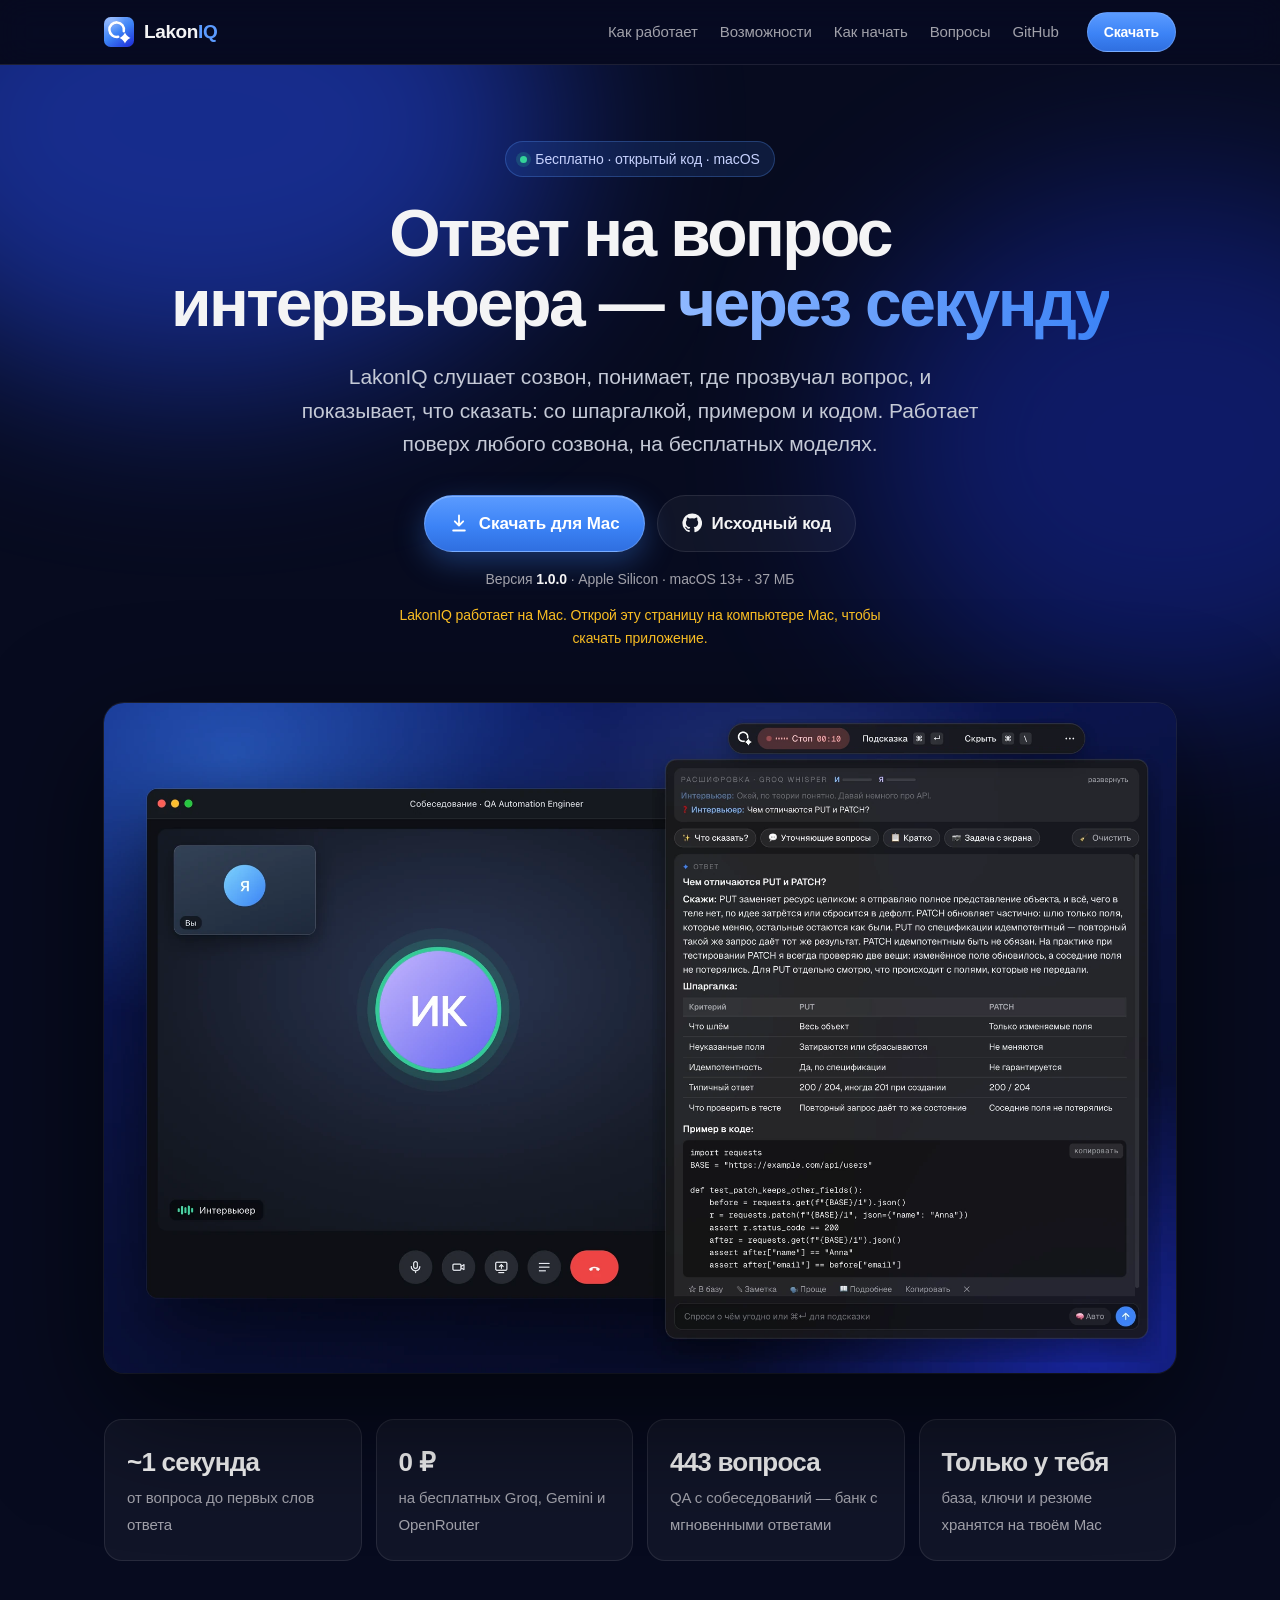
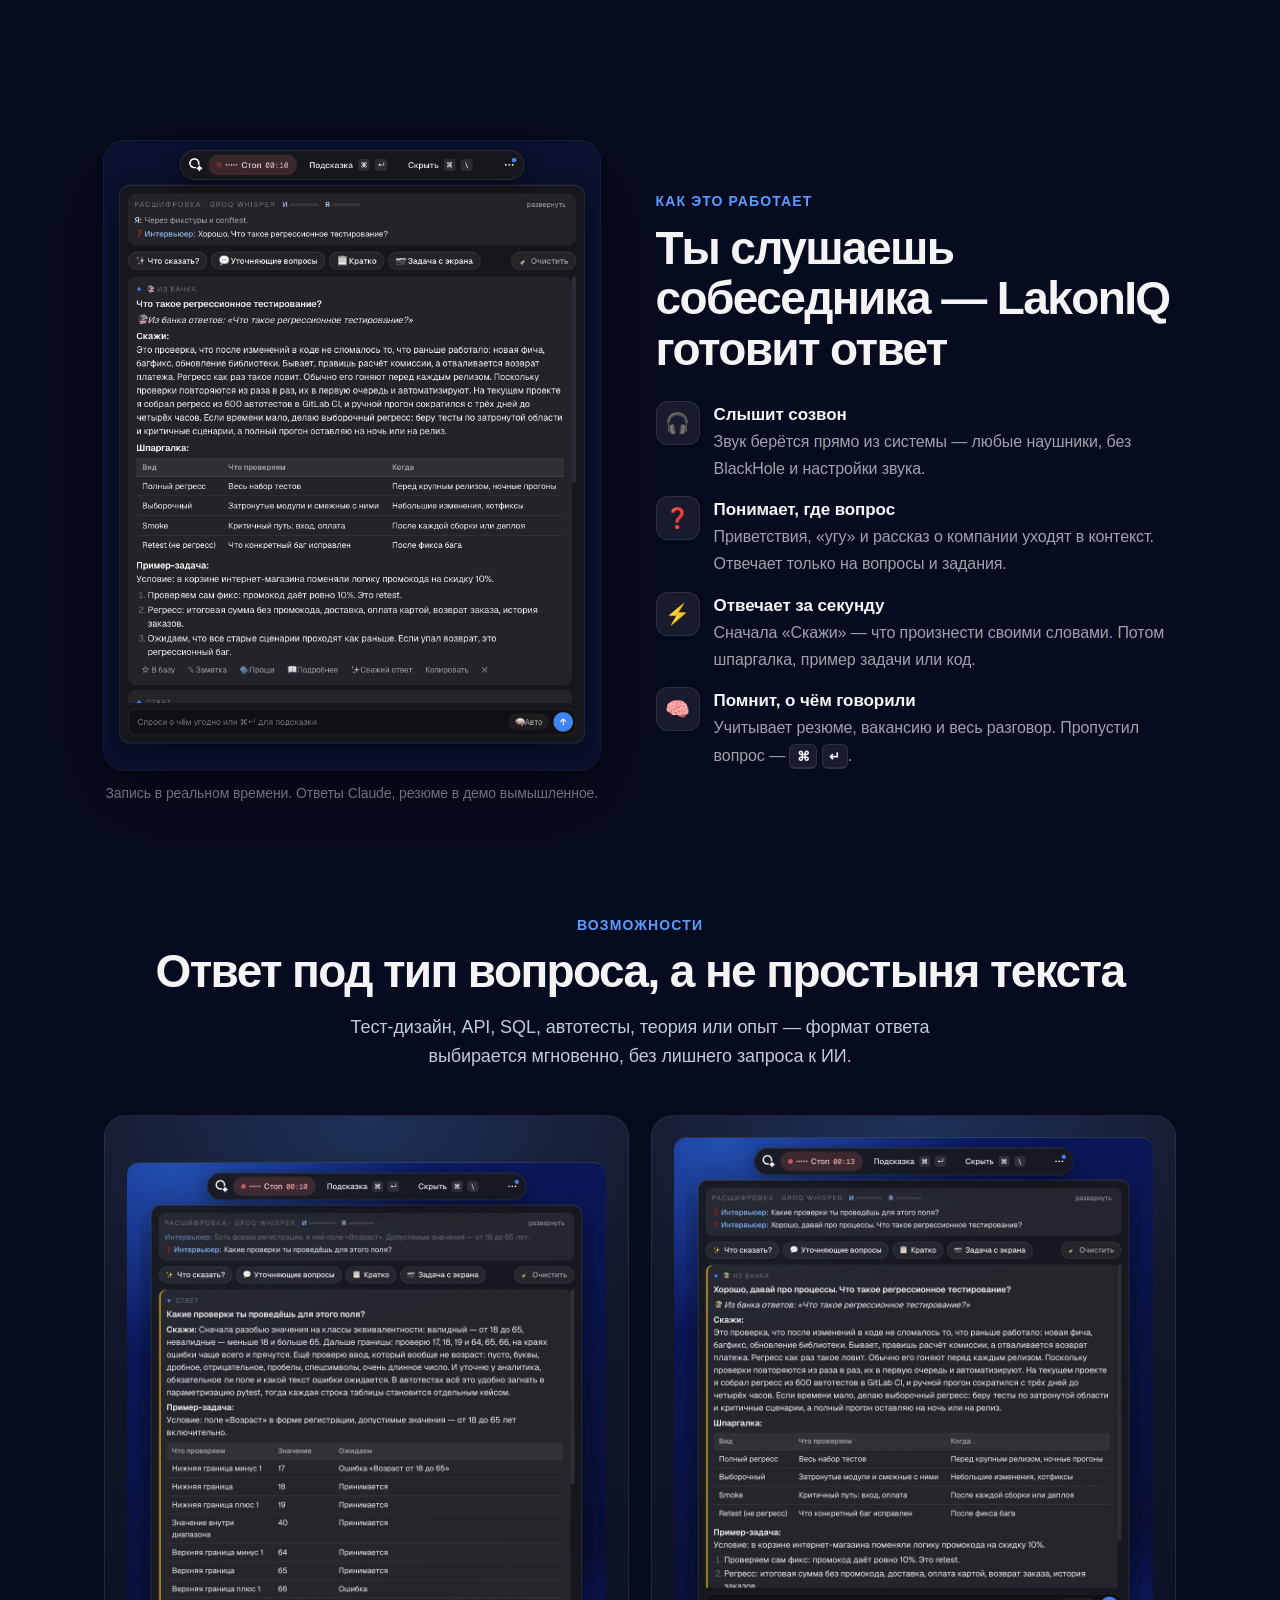
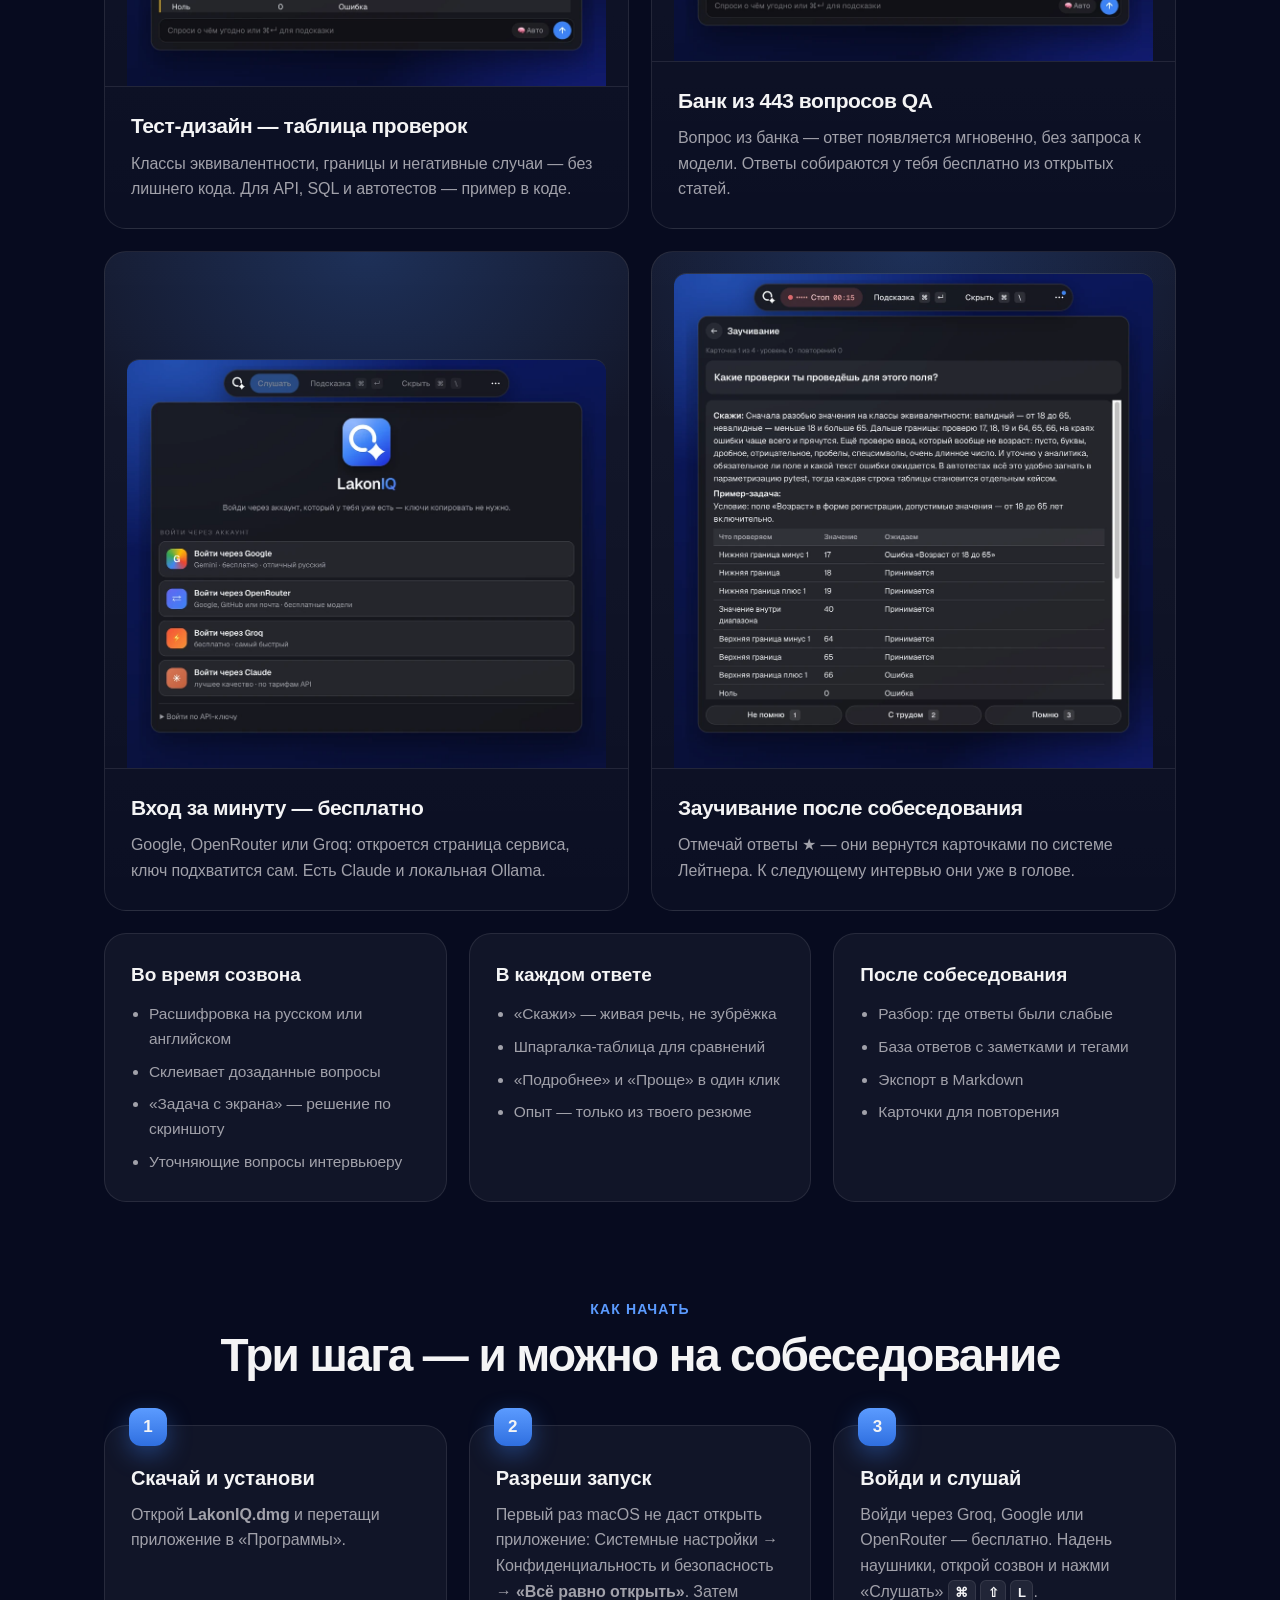
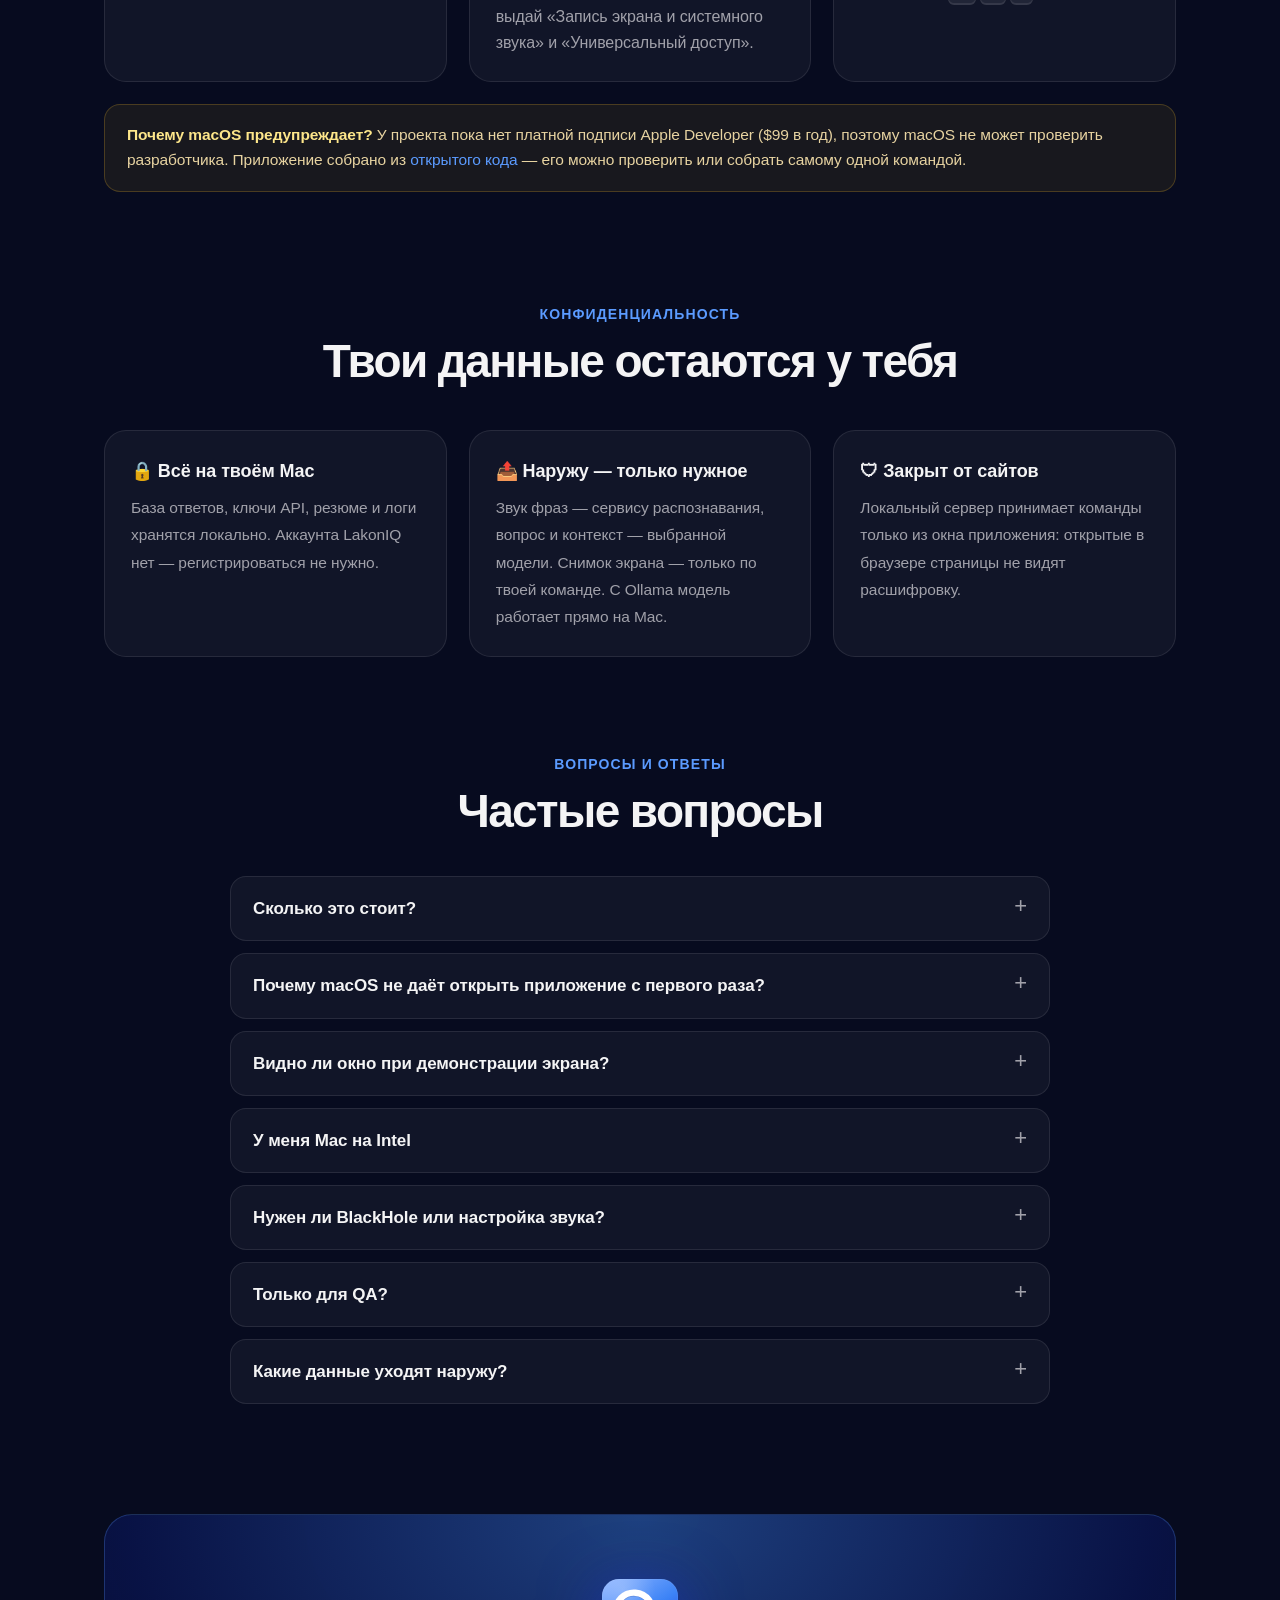
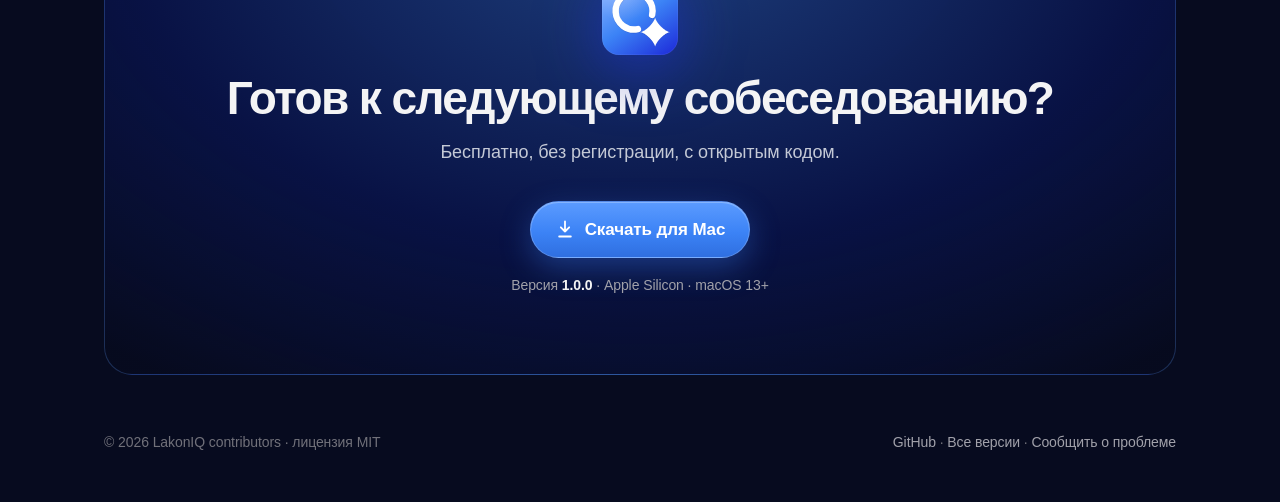
==== docs/index.html @ 601595d9 "Сайт LakonIQ: страница со скачиванием для Mac docs/index.html — лендинг для GitHub Pages: кнопка «Ск" ====
<!doctype html>
<html lang="ru">
<head>
<meta charset="utf-8">
<meta name="viewport" content="width=device-width, initial-scale=1">
<title>LakonIQ — подсказчик для собеседований на macOS</title>
<meta name="description" content="LakonIQ слушает созвон, понимает, где вопрос интервьюера, и через секунду показывает, что ответить. Бесплатно, открытый код, данные на твоём Mac.">
<meta name="theme-color" content="#070b1f">
<link rel="icon" href="favicon.svg" type="image/svg+xml">
<meta property="og:type" content="website">
<meta property="og:title" content="LakonIQ — подсказчик для собеседований на macOS">
<meta property="og:description" content="Слышит вопрос интервьюера — через секунду показывает, что ответить. Бесплатно и с открытым кодом.">
<meta property="og:image" content="https://raw.githubusercontent.com/sturostov/LakonIQ/main/docs/assets/social-preview.png">
<meta property="og:image:width" content="1280">
<meta property="og:image:height" content="640">
<meta name="twitter:card" content="summary_large_image">
<link rel="preload" as="image" href="assets/hero.webp">
<style>
  :root {
    --bg: #070b1f; --bg-2: #0a1240; --navy: #0b1a6b;
    --blue: #3c83f6; --blue-2: #5b9bff; --blue-soft: rgba(60, 131, 246, .14);
    --text: #f4f4f5; --muted: #a1a1aa; --faint: #71717a;
    --card: rgba(255, 255, 255, .045); --card-2: rgba(255, 255, 255, .07); --line: rgba(255, 255, 255, .09);
    --good: #34d399;
    --radius: 18px;
    --max: 1120px;
    color-scheme: dark;
  }
  * { box-sizing: border-box; }
  html { scroll-behavior: smooth; }
  body {
    margin: 0; background: var(--bg); color: var(--text);
    font: 17px/1.6 -apple-system, BlinkMacSystemFont, "SF Pro Text", Inter, "Segoe UI", Roboto, sans-serif;
    -webkit-font-smoothing: antialiased; letter-spacing: -.005em;
  }
  a { color: var(--blue-2); text-decoration: none; }
  a:hover { text-decoration: underline; }
  img { max-width: 100%; height: auto; display: block; }
  kbd { font: 600 .82em/1 -apple-system, sans-serif; padding: .28em .5em; border-radius: 6px; background: var(--card-2);
        border: 1px solid var(--line); border-bottom-width: 2px; color: var(--text); }
  code { font: .88em ui-monospace, "SF Mono", Menlo, monospace; background: var(--card-2); padding: .15em .45em; border-radius: 6px; }
  .wrap { max-width: var(--max); margin: 0 auto; padding: 0 24px; }
  .glow { position: absolute; inset: 0; pointer-events: none; overflow: hidden; }
  .glow::before, .glow::after { content: ""; position: absolute; border-radius: 50%; filter: blur(90px); opacity: .55; }
  .glow::before { width: 720px; height: 520px; left: -160px; top: -200px; background: #2448e6; }
  .glow::after { width: 620px; height: 520px; right: -200px; top: 120px; background: #1c38ea; opacity: .35; }

  /* навигация */
  nav { position: sticky; top: 0; z-index: 10; backdrop-filter: saturate(160%) blur(16px); -webkit-backdrop-filter: saturate(160%) blur(16px);
        background: rgba(7, 11, 31, .72); border-bottom: 1px solid var(--line); }
  nav .wrap { display: flex; align-items: center; gap: 28px; height: 64px; }
  .brand { display: flex; align-items: center; gap: 10px; color: var(--text); font-weight: 700; font-size: 19px; letter-spacing: -.02em; }
  .brand:hover { text-decoration: none; }
  .brand img { width: 30px; height: 30px; }
  .brand .wm span { color: var(--blue-2); }
  .links { display: flex; gap: 22px; margin-left: auto; font-size: 15px; }
  .links a { color: var(--muted); }
  .links a:hover { color: var(--text); text-decoration: none; }

  /* кнопки */
  .btn { display: inline-flex; align-items: center; gap: 10px; padding: 14px 24px; border-radius: 999px; font-weight: 600; font-size: 17px;
         color: #fff; background: linear-gradient(180deg, #5b9bff, #3c83f6 55%, #2f6fe0); border: 1px solid rgba(255, 255, 255, .18);
         box-shadow: 0 10px 30px rgba(60, 131, 246, .35), inset 0 1px 0 rgba(255, 255, 255, .25); transition: transform .15s, box-shadow .15s; }
  .btn:hover { text-decoration: none; transform: translateY(-1px); box-shadow: 0 14px 38px rgba(60, 131, 246, .45), inset 0 1px 0 rgba(255, 255, 255, .25); }
  .btn svg { width: 20px; height: 20px; }
  .btn.ghost { background: var(--card); box-shadow: none; border-color: var(--line); color: var(--text); }
  .btn.ghost:hover { background: var(--card-2); }
  .btn.small { padding: 8px 16px; font-size: 14px; box-shadow: none; }
  .btn:focus-visible, a:focus-visible, summary:focus-visible { outline: 2px solid var(--blue-2); outline-offset: 3px; }

  /* первый экран */
  header.hero { position: relative; text-align: center; padding: 76px 0 40px; }
  .pill { display: inline-flex; gap: 8px; align-items: center; padding: 6px 14px; border-radius: 999px; font-size: 14px; color: #c7d2fe;
          background: var(--blue-soft); border: 1px solid rgba(91, 155, 255, .28); }
  .pill i { width: 7px; height: 7px; border-radius: 50%; background: var(--good); box-shadow: 0 0 0 4px rgba(52, 211, 153, .18); }
  h1 { font-size: clamp(36px, 5.6vw, 66px); line-height: 1.05; letter-spacing: -.04em; margin: 22px auto 0; max-width: 1040px; font-weight: 750; text-wrap: balance; }
  h1 em { font-style: normal; background: linear-gradient(90deg, #8fb8ff, #3c83f6); -webkit-background-clip: text; background-clip: text; color: transparent; }
  .lead { font-size: clamp(18px, 2.1vw, 21px); color: #c4c9d6; max-width: 700px; margin: 22px auto 0; }
  .cta { display: flex; gap: 12px; justify-content: center; flex-wrap: wrap; margin-top: 34px; }
  .meta { margin-top: 16px; font-size: 14px; color: var(--muted); }
  .meta b { color: var(--text); font-weight: 600; }
  .not-mac-note { display: none; margin: 14px auto 0; max-width: 520px; font-size: 14px; color: #fbbf24; }
  .not-mac .not-mac-note { display: block; }
  .shot-hero { position: relative; margin: 54px auto 0; max-width: 1080px; border-radius: 20px; overflow: hidden;
               box-shadow: 0 40px 120px rgba(0, 0, 0, .6), 0 0 0 1px var(--line); }

  /* цифры */
  .stats { display: grid; grid-template-columns: repeat(4, 1fr); gap: 14px; margin: 46px auto 0; }
  .stat { padding: 22px; border-radius: var(--radius); background: var(--card); border: 1px solid var(--line); text-align: left; }
  .stat b { display: block; font-size: 26px; letter-spacing: -.03em; }
  .stat span { color: var(--muted); font-size: 15px; }

  section { padding: 96px 0 0; position: relative; }
  .eyebrow { color: var(--blue-2); font-weight: 600; font-size: 14px; letter-spacing: .08em; text-transform: uppercase; }
  h2 { font-size: clamp(30px, 4.2vw, 46px); line-height: 1.1; letter-spacing: -.035em; margin: 10px 0 0; font-weight: 720; }
  .sub { color: #c4c9d6; max-width: 680px; margin: 16px 0 0; font-size: 18px; }
  .center { text-align: center; } .center .sub { margin-left: auto; margin-right: auto; }

  /* демо */
  .demo { display: grid; grid-template-columns: minmax(0, 1fr) minmax(0, 1.05fr); gap: 56px; align-items: center; margin-top: 44px; }
  .demo .frame { border-radius: 20px; overflow: hidden; background: #0a1030; box-shadow: 0 30px 90px rgba(0, 0, 0, .55), 0 0 0 1px var(--line); }
  .demo .caption { font-size: 14px; color: var(--faint); margin-top: 12px; text-align: center; }
  .flow { list-style: none; padding: 0; margin: 26px 0 0; display: grid; gap: 14px; }
  .flow li { display: grid; grid-template-columns: 44px 1fr; gap: 14px; align-items: start; }
  .flow .ico { width: 44px; height: 44px; border-radius: 12px; display: grid; place-items: center; background: var(--card-2); border: 1px solid var(--line); font-size: 20px; }
  .flow b { display: block; }
  .flow span { color: var(--muted); font-size: 16px; }

  /* возможности */
  .grid2 { display: grid; grid-template-columns: repeat(2, minmax(0, 1fr)); gap: 22px; margin-top: 44px; }
  .feat { display: flex; flex-direction: column; border-radius: 22px; background: linear-gradient(180deg, rgba(255, 255, 255, .06), rgba(255, 255, 255, .02)); border: 1px solid var(--line); overflow: hidden; }
  .feat .img { flex: 1; display: flex; align-items: flex-end; padding: 22px 22px 0; background: radial-gradient(90% 70% at 50% 0%, rgba(60, 131, 246, .22), transparent 70%); }
  .feat .img img { border-radius: 12px 12px 0 0; box-shadow: 0 -1px 0 var(--line); }
  .feat .txt { padding: 22px 26px 26px; border-top: 1px solid var(--line); }
  .feat h3 { margin: 0; font-size: 21px; letter-spacing: -.02em; }
  .feat p { margin: 8px 0 0; color: var(--muted); font-size: 16px; }
  .cols3 { display: grid; grid-template-columns: repeat(3, minmax(0, 1fr)); gap: 22px; margin-top: 22px; }
  .col { padding: 26px; border-radius: 22px; background: var(--card); border: 1px solid var(--line); }
  .col h3 { margin: 0 0 12px; font-size: 19px; }
  .col ul { margin: 0; padding-left: 18px; color: var(--muted); font-size: 15.5px; display: grid; gap: 8px; }

  /* шаги */
  .steps { display: grid; grid-template-columns: repeat(3, minmax(0, 1fr)); gap: 22px; margin-top: 44px; counter-reset: s; }
  .step { position: relative; padding: 30px 26px 26px; border-radius: 22px; background: var(--card); border: 1px solid var(--line); }
  .step::before { counter-increment: s; content: counter(s); position: absolute; top: -18px; left: 24px; width: 38px; height: 38px; border-radius: 12px;
                  display: grid; place-items: center; font-weight: 700; background: linear-gradient(180deg, #5b9bff, #2f6fe0); box-shadow: 0 8px 24px rgba(60, 131, 246, .4); }
  .step h3 { margin: 6px 0 8px; font-size: 20px; }
  .step p { margin: 0; color: var(--muted); font-size: 16px; }
  .note { margin-top: 22px; padding: 18px 22px; border-radius: 16px; background: rgba(251, 191, 36, .07); border: 1px solid rgba(251, 191, 36, .22); color: #e7d3a1; font-size: 15.5px; }
  .note b { color: #fde68a; }

  /* приватность */
  .priv { display: grid; grid-template-columns: repeat(3, minmax(0, 1fr)); gap: 22px; margin-top: 44px; }
  .priv div { padding: 26px; border-radius: 22px; background: var(--card); border: 1px solid var(--line); }
  .priv b { display: block; font-size: 18px; margin-bottom: 8px; }
  .priv span { color: var(--muted); font-size: 15.5px; }

  /* вопросы */
  .faq { max-width: 820px; margin: 40px auto 0; display: grid; gap: 12px; }
  details { border-radius: 16px; background: var(--card); border: 1px solid var(--line); padding: 0 22px; }
  details[open] { background: var(--card-2); }
  summary { cursor: pointer; list-style: none; padding: 18px 0; font-weight: 600; font-size: 17px; display: flex; justify-content: space-between; gap: 16px; }
  summary::-webkit-details-marker { display: none; }
  summary::after { content: "+"; color: var(--muted); font-weight: 400; font-size: 22px; line-height: 1; transition: transform .2s; }
  details[open] summary::after { transform: rotate(45deg); }
  details p { margin: 0 0 18px; color: #c4c9d6; font-size: 16px; }

  /* финал */
  .final { margin: 110px auto 0; padding: 64px 24px; border-radius: 28px; text-align: center; position: relative; overflow: hidden;
           background: radial-gradient(80% 120% at 50% 0%, rgba(60, 131, 246, .45), rgba(11, 26, 107, .5) 60%, rgba(7, 11, 31, .2));
           border: 1px solid rgba(91, 155, 255, .25); }
  .final img.logo { width: 76px; height: 76px; margin: 0 auto 18px; filter: drop-shadow(0 12px 30px rgba(32, 51, 220, .6)); }
  footer { padding: 56px 0 48px; color: var(--faint); font-size: 14px; }
  footer .wrap { display: flex; gap: 18px; flex-wrap: wrap; justify-content: space-between; }
  footer a { color: var(--muted); }

  @media (max-width: 900px) {
    .links { display: none; }
    nav .btn.small { margin-left: auto; }
    .stats { grid-template-columns: repeat(2, 1fr); }
    .demo, .grid2, .cols3, .steps, .priv { grid-template-columns: 1fr; }
    .demo { gap: 32px; }
    .steps { gap: 34px; }
  }
  @media (max-width: 520px) {
    body { font-size: 16px; }
    .wrap { padding: 0 16px; }
    header.hero { padding-top: 48px; }
    .stats { grid-template-columns: 1fr 1fr; gap: 10px; }
    .stat { padding: 16px; }
    .stat b { font-size: 21px; }
    .btn:not(.small) { width: 100%; justify-content: center; }
    .shot-hero { border-radius: 12px; }
  }
  @media (prefers-reduced-motion: reduce) { html { scroll-behavior: auto; } .btn { transition: none; } }
</style>
</head>
<body>

<nav>
  <div class="wrap">
    <a class="brand" href="#top"><img src="favicon.svg" alt=""><span class="wm">Lakon<span>IQ</span></span></a>
    <div class="links">
      <a href="#how">Как работает</a>
      <a href="#features">Возможности</a>
      <a href="#start">Как начать</a>
      <a href="#faq">Вопросы</a>
      <a href="https://github.com/sturostov/LakonIQ">GitHub</a>
    </div>
    <a class="btn small" href="https://github.com/sturostov/LakonIQ/releases/latest/download/LakonIQ.dmg">Скачать</a>
  </div>
</nav>

<header class="hero" id="top">
  <div class="glow"></div>
  <div class="wrap" style="position: relative">
    <span class="pill"><i></i>Бесплатно · открытый код · macOS</span>
    <h1>Ответ на вопрос интервьюера&nbsp;— <em>через секунду</em></h1>
    <p class="lead">LakonIQ слушает созвон, понимает, где прозвучал вопрос, и показывает, что сказать: со шпаргалкой, примером и кодом. Работает поверх любого созвона, на бесплатных моделях.</p>
    <div class="cta">
      <a class="btn" href="https://github.com/sturostov/LakonIQ/releases/latest/download/LakonIQ.dmg">
        <svg viewBox="0 0 24 24" fill="none" stroke="currentColor" stroke-width="2.2" stroke-linecap="round" stroke-linejoin="round"><path d="M12 3v12m0 0-5-5m5 5 5-5M5 21h14"/></svg>
        Скачать для Mac
      </a>
      <a class="btn ghost" href="https://github.com/sturostov/LakonIQ">
        <svg viewBox="0 0 24 24" fill="currentColor"><path d="M12 .5a11.5 11.5 0 0 0-3.64 22.41c.58.1.79-.25.79-.56v-2c-3.2.7-3.88-1.37-3.88-1.37-.53-1.33-1.28-1.69-1.28-1.69-1.05-.72.08-.7.08-.7 1.16.08 1.77 1.19 1.77 1.19 1.03 1.77 2.71 1.26 3.37.96.1-.75.4-1.26.73-1.55-2.56-.29-5.25-1.28-5.25-5.68 0-1.26.45-2.28 1.19-3.09-.12-.29-.52-1.46.11-3.05 0 0 .97-.31 3.17 1.18a11 11 0 0 1 5.77 0c2.2-1.49 3.17-1.18 3.17-1.18.63 1.59.23 2.76.11 3.05.74.81 1.19 1.83 1.19 3.09 0 4.41-2.7 5.38-5.27 5.67.41.36.78 1.06.78 2.14v3.17c0 .31.21.67.8.56A11.5 11.5 0 0 0 12 .5Z"/></svg>
        Исходный код
      </a>
    </div>
    <p class="meta">Версия <b data-version>1.0.0</b> · Apple Silicon · macOS 13+ · <span data-size>37 МБ</span></p>
    <p class="not-mac-note">LakonIQ работает на Mac. Открой эту страницу на компьютере Mac, чтобы скачать приложение.</p>
    <div class="shot-hero"><img src="assets/hero.webp" width="2000" height="1250" alt="Окно LakonIQ поверх видеозвонка: вопрос интервьюера в расшифровке и готовый ответ — что сказать, шпаргалка-таблица и пример кода"></div>
    <div class="stats">
      <div class="stat"><b>~1 секунда</b><span>от вопроса до первых слов ответа</span></div>
      <div class="stat"><b>0 ₽</b><span>на бесплатных Groq, Gemini и OpenRouter</span></div>
      <div class="stat"><b>443 вопроса</b><span>QA с собеседований — банк с мгновенными ответами</span></div>
      <div class="stat"><b>Только у тебя</b><span>база, ключи и резюме хранятся на твоём Mac</span></div>
    </div>
  </div>
</header>

<section id="how">
  <div class="wrap">
    <div class="demo">
      <div>
        <div class="frame"><img src="assets/demo.gif" width="768" height="974" loading="lazy" alt="Анимация: вопрос из банка получает ответ сразу, на вопрос про PUT и PATCH ответ начинает печататься через секунду"></div>
        <p class="caption">Запись в реальном времени. Ответы Claude, резюме в демо вымышленное.</p>
      </div>
      <div>
        <div class="eyebrow">Как это работает</div>
        <h2>Ты слушаешь собеседника — LakonIQ готовит ответ</h2>
        <ul class="flow">
          <li><div class="ico">🎧</div><div><b>Слышит созвон</b><span>Звук берётся прямо из системы — любые наушники, без BlackHole и настройки звука.</span></div></li>
          <li><div class="ico">❓</div><div><b>Понимает, где вопрос</b><span>Приветствия, «угу» и рассказ о компании уходят в контекст. Отвечает только на вопросы и задания.</span></div></li>
          <li><div class="ico">⚡</div><div><b>Отвечает за секунду</b><span>Сначала «Скажи» — что произнести своими словами. Потом шпаргалка, пример задачи или код.</span></div></li>
          <li><div class="ico">🧠</div><div><b>Помнит, о чём говорили</b><span>Учитывает резюме, вакансию и весь разговор. Пропустил вопрос — <kbd>⌘</kbd> <kbd>↵</kbd>.</span></div></li>
        </ul>
      </div>
    </div>
  </div>
</section>

<section id="features">
  <div class="wrap">
    <div class="center">
      <div class="eyebrow">Возможности</div>
      <h2>Ответ под тип вопроса, а не простыня текста</h2>
      <p class="sub">Тест-дизайн, API, SQL, автотесты, теория или опыт — формат ответа выбирается мгновенно, без лишнего запроса к ИИ.</p>
    </div>
    <div class="grid2">
      <div class="feat">
        <div class="img"><img src="assets/testdesign.webp" width="1000" height="1092" loading="lazy" alt="Таблица проверок поля «Возраст» от 18 до 65"></div>
        <div class="txt"><h3>Тест-дизайн — таблица проверок</h3><p>Классы эквивалентности, границы и негативные случаи — без лишнего кода. Для API, SQL и автотестов — пример в коде.</p></div>
      </div>
      <div class="feat">
        <div class="img"><img src="assets/bank.webp" width="1000" height="1092" loading="lazy" alt="Мгновенный ответ из банка на вопрос о регрессионном тестировании"></div>
        <div class="txt"><h3>Банк из 443 вопросов QA</h3><p>Вопрос из банка — ответ появляется мгновенно, без запроса к модели. Ответы собираются у тебя бесплатно из открытых статей.</p></div>
      </div>
      <div class="feat">
        <div class="img"><img src="assets/login.webp" width="1000" height="851" loading="lazy" alt="Экран входа: Google, OpenRouter, Groq или Claude"></div>
        <div class="txt"><h3>Вход за минуту — бесплатно</h3><p>Google, OpenRouter или Groq: откроется страница сервиса, ключ подхватится сам. Есть Claude и локальная Ollama.</p></div>
      </div>
      <div class="feat">
        <div class="img"><img src="assets/study.webp" width="1000" height="1031" loading="lazy" alt="Режим заучивания с оценками «Не помню», «С трудом», «Помню»"></div>
        <div class="txt"><h3>Заучивание после собеседования</h3><p>Отмечай ответы ★ — они вернутся карточками по системе Лейтнера. К следующему интервью они уже в голове.</p></div>
      </div>
    </div>
    <div class="cols3">
      <div class="col"><h3>Во время созвона</h3><ul>
        <li>Расшифровка на русском или английском</li>
        <li>Склеивает дозаданные вопросы</li>
        <li>«Задача с экрана» — решение по скриншоту</li>
        <li>Уточняющие вопросы интервьюеру</li></ul></div>
      <div class="col"><h3>В каждом ответе</h3><ul>
        <li>«Скажи» — живая речь, не зубрёжка</li>
        <li>Шпаргалка-таблица для сравнений</li>
        <li>«Подробнее» и «Проще» в один клик</li>
        <li>Опыт — только из твоего резюме</li></ul></div>
      <div class="col"><h3>После собеседования</h3><ul>
        <li>Разбор: где ответы были слабые</li>
        <li>База ответов с заметками и тегами</li>
        <li>Экспорт в Markdown</li>
        <li>Карточки для повторения</li></ul></div>
    </div>
  </div>
</section>

<section id="start">
  <div class="wrap">
    <div class="center">
      <div class="eyebrow">Как начать</div>
      <h2>Три шага — и можно на собеседование</h2>
    </div>
    <div class="steps">
      <div class="step"><h3>Скачай и установи</h3><p>Открой <b>LakonIQ.dmg</b> и перетащи приложение в «Программы».</p></div>
      <div class="step"><h3>Разреши запуск</h3><p>Первый раз macOS не даст открыть приложение: Системные настройки → Конфиденциальность и безопасность → <b>«Всё равно открыть»</b>. Затем выдай «Запись экрана и системного звука» и «Универсальный доступ».</p></div>
      <div class="step"><h3>Войди и слушай</h3><p>Войди через Groq, Google или OpenRouter — бесплатно. Надень наушники, открой созвон и нажми «Слушать» <kbd>⌘</kbd> <kbd>⇧</kbd> <kbd>L</kbd>.</p></div>
    </div>
    <p class="note"><b>Почему macOS предупреждает?</b> У проекта пока нет платной подписи Apple Developer ($99 в год), поэтому macOS не может проверить разработчика. Приложение собрано из <a href="https://github.com/sturostov/LakonIQ">открытого кода</a> — его можно проверить или собрать самому одной командой.</p>
  </div>
</section>

<section id="privacy">
  <div class="wrap">
    <div class="center">
      <div class="eyebrow">Конфиденциальность</div>
      <h2>Твои данные остаются у тебя</h2>
    </div>
    <div class="priv">
      <div><b>🔒 Всё на твоём Mac</b><span>База ответов, ключи API, резюме и логи хранятся локально. Аккаунта LakonIQ нет — регистрироваться не нужно.</span></div>
      <div><b>📤 Наружу — только нужное</b><span>Звук фраз — сервису распознавания, вопрос и контекст — выбранной модели. Снимок экрана — только по твоей команде. С Ollama модель работает прямо на Mac.</span></div>
      <div><b>🛡 Закрыт от сайтов</b><span>Локальный сервер принимает команды только из окна приложения: открытые в браузере страницы не видят расшифровку.</span></div>
    </div>
  </div>
</section>

<section id="faq">
  <div class="wrap">
    <div class="center">
      <div class="eyebrow">Вопросы и ответы</div>
      <h2>Частые вопросы</h2>
    </div>
    <div class="faq">
      <details><summary>Сколько это стоит?</summary><p>Приложение бесплатное. Модели — тоже можно бесплатно: Groq, Gemini и бесплатные модели OpenRouter. Claude платный, по тарифам API. Распознавание речи бесплатно через Groq; Deepgram быстрее и даёт $200 при регистрации.</p></details>
      <details><summary>Почему macOS не даёт открыть приложение с первого раза?</summary><p>У проекта нет платной подписи Apple Developer, поэтому macOS не может проверить разработчика. Открой Системные настройки → Конфиденциальность и безопасность и нажми «Всё равно открыть» — это нужно один раз. На macOS 13–14 можно и так: правый клик по LakonIQ в «Программах» → «Открыть».</p></details>
      <details><summary>Видно ли окно при демонстрации экрана?</summary><p>Да. LakonIQ — обычное окно поверх остальных: оно не прячется от демонстрации экрана, записи и прокторинга.</p></details>
      <details><summary>У меня Mac на Intel</summary><p>Готовая сборка — для Apple Silicon (M1 и новее). На Intel приложение собирается из исходников одной командой: <code>./build_mac.sh --install</code> — инструкция <a href="https://github.com/sturostov/LakonIQ#install">на GitHub</a>.</p></details>
      <details><summary>Нужен ли BlackHole или настройка звука?</summary><p>Нет. Звук созвона берётся из системы через ScreenCaptureKit — подойдут любые наушники, AirPods или проводные.</p></details>
      <details><summary>Только для QA?</summary><p>Нет: роль, резюме и вакансия задаются в настройках, и ответы подстраиваются под них. Для QA и Automation QA на Python есть готовый банк из 443 вопросов.</p></details>
      <details><summary>Какие данные уходят наружу?</summary><p>Только то, что нужно для ответа, и только выбранным тобой сервисам: звук фраз — сервису распознавания (Groq или Deepgram), вопрос, контекст разговора и резюме — выбранной модели, снимок экрана — когда ты сам просишь подсказку или решение задачи с экрана.</p></details>
    </div>

    <div class="final">
      <img class="logo" src="favicon.svg" alt="">
      <h2>Готов к следующему собеседованию?</h2>
      <p class="sub" style="margin: 14px auto 0">Бесплатно, без регистрации, с открытым кодом.</p>
      <div class="cta">
        <a class="btn" href="https://github.com/sturostov/LakonIQ/releases/latest/download/LakonIQ.dmg">
          <svg viewBox="0 0 24 24" fill="none" stroke="currentColor" stroke-width="2.2" stroke-linecap="round" stroke-linejoin="round"><path d="M12 3v12m0 0-5-5m5 5 5-5M5 21h14"/></svg>
          Скачать для Mac
        </a>
      </div>
      <p class="meta">Версия <b data-version>1.0.0</b> · Apple Silicon · macOS 13+</p>
    </div>
  </div>
</section>

<footer>
  <div class="wrap">
    <span>© 2026 LakonIQ contributors · лицензия MIT</span>
    <span><a href="https://github.com/sturostov/LakonIQ">GitHub</a> · <a href="https://github.com/sturostov/LakonIQ/releases">Все версии</a> · <a href="https://github.com/sturostov/LakonIQ/issues">Сообщить о проблеме</a></span>
  </div>
</footer>

<script>
  (function () {
    var ua = navigator.userAgent || "";
    var plat = (navigator.userAgentData && navigator.userAgentData.platform) || navigator.platform || ua;
    var isMac = /mac/i.test(plat) && !/iphone|ipad|ipod/i.test(ua) && !(navigator.maxTouchPoints > 1);
    if (!isMac) document.documentElement.classList.add("not-mac");
    fetch("https://api.github.com/repos/sturostov/LakonIQ/releases/latest")
      .then(function (r) { return r.ok ? r.json() : null; })
      .then(function (rel) {
        if (!rel || !rel.tag_name) return;
        var v = rel.tag_name.replace(/^v/, "");
        document.querySelectorAll("[data-version]").forEach(function (e) { e.textContent = v; });
        var dmg = (rel.assets || []).filter(function (a) { return /\.dmg$/.test(a.name); })[0];
        if (dmg) document.querySelectorAll("[data-size]").forEach(function (e) { e.textContent = Math.round(dmg.size / 1048576) + " МБ"; });
      })
      .catch(function () {});
  })();
</script>
</body>
</html>
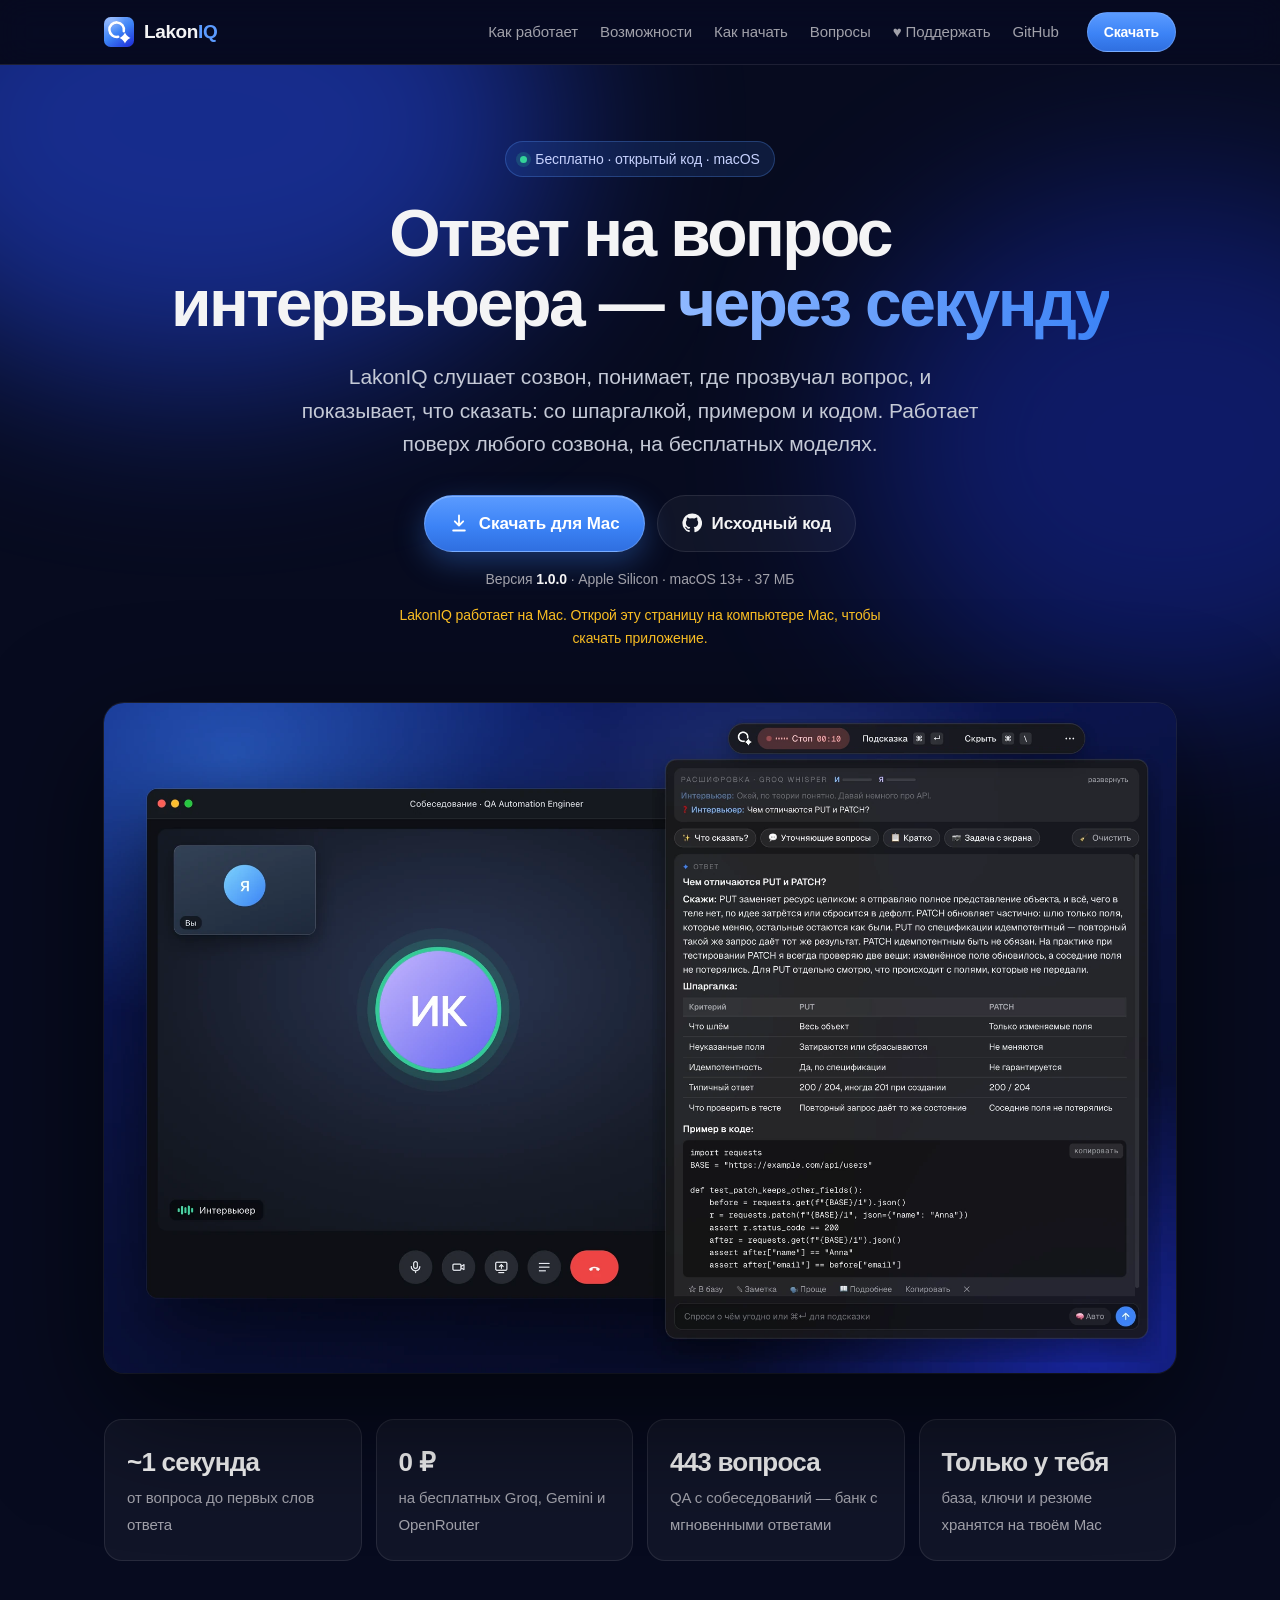
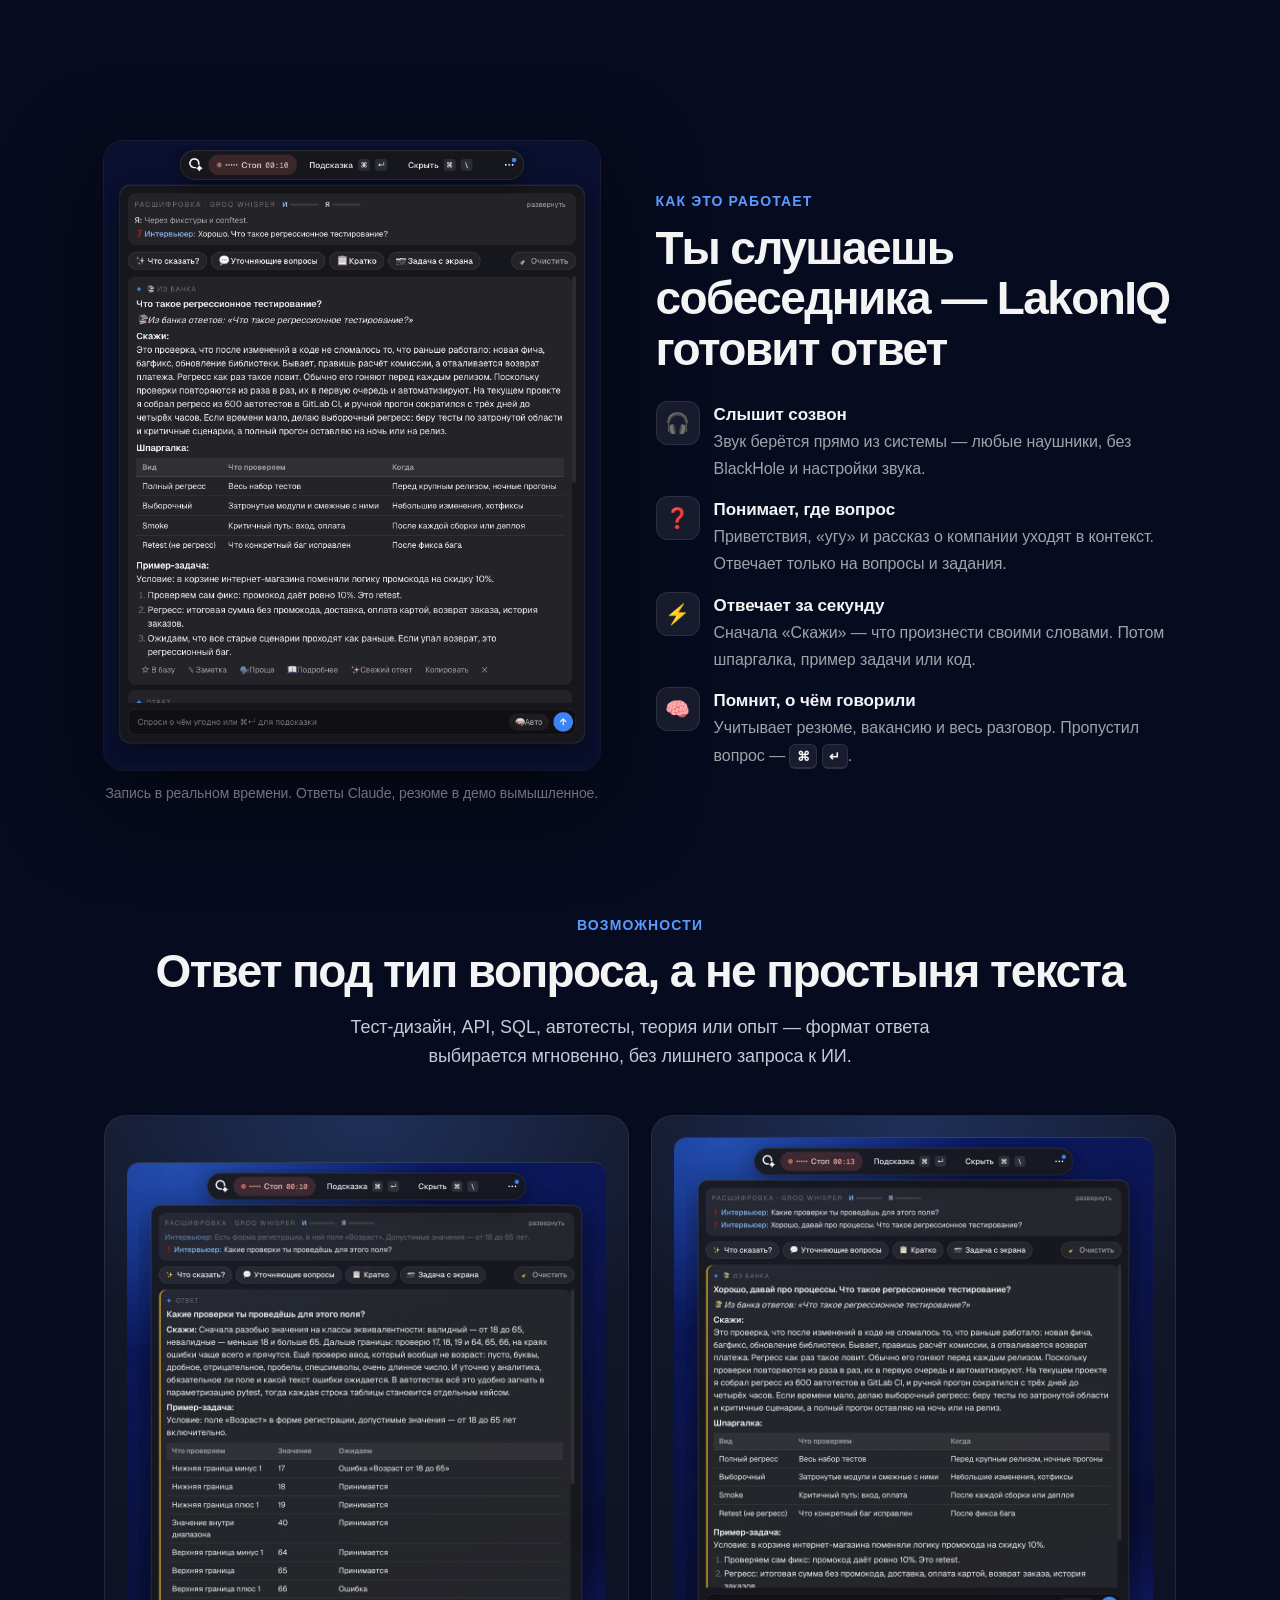
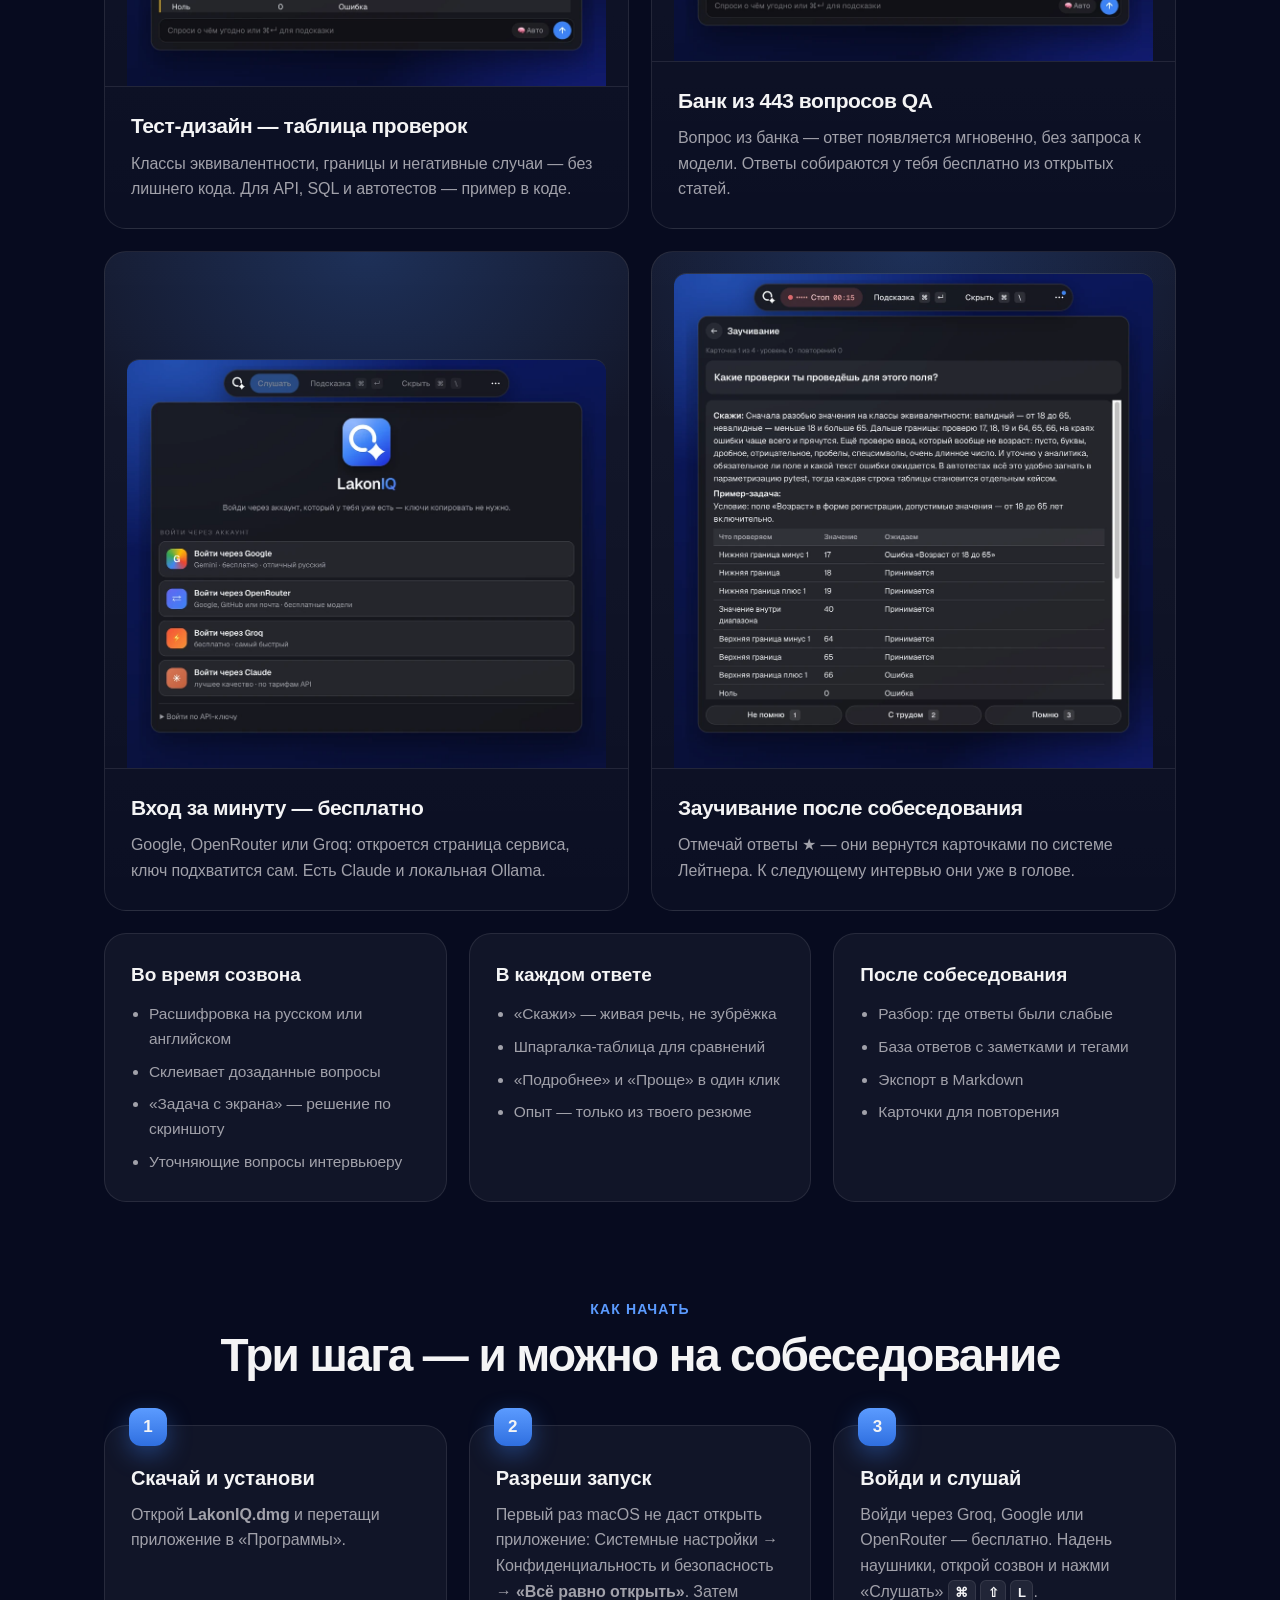
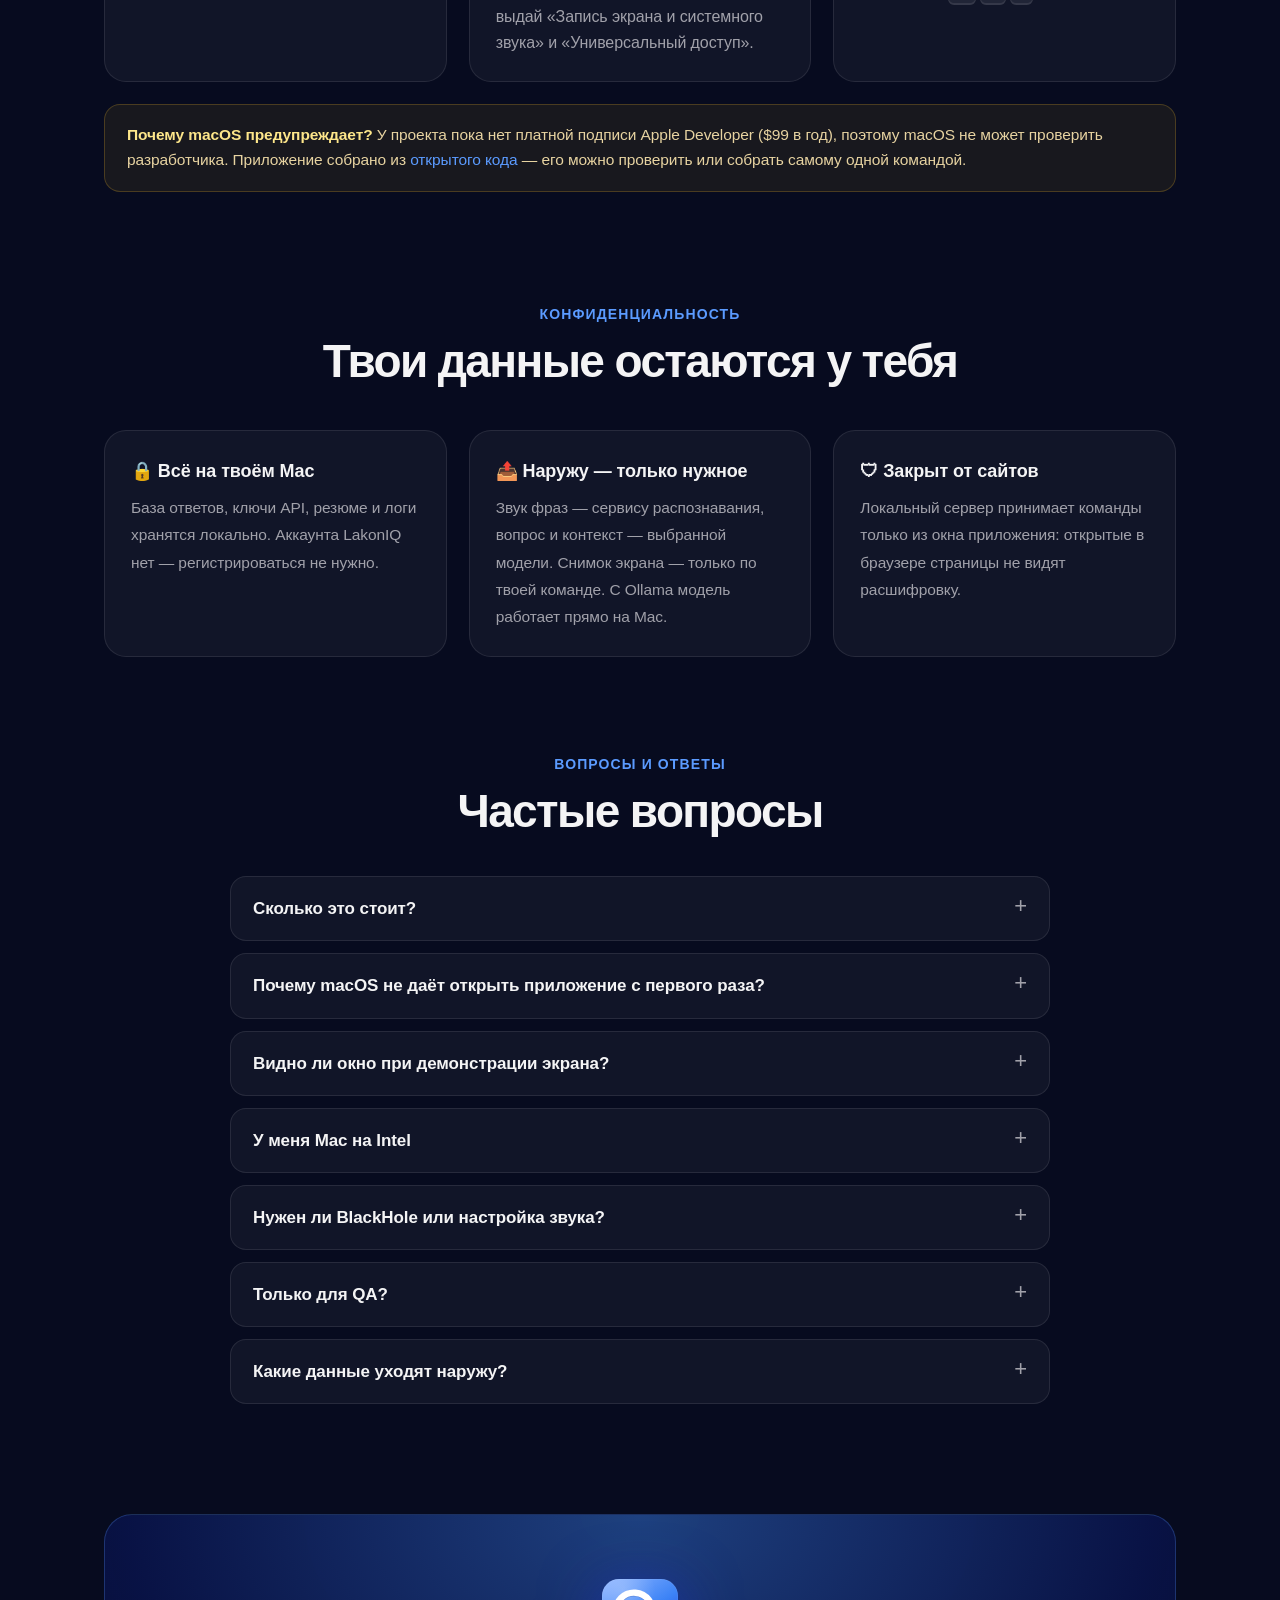
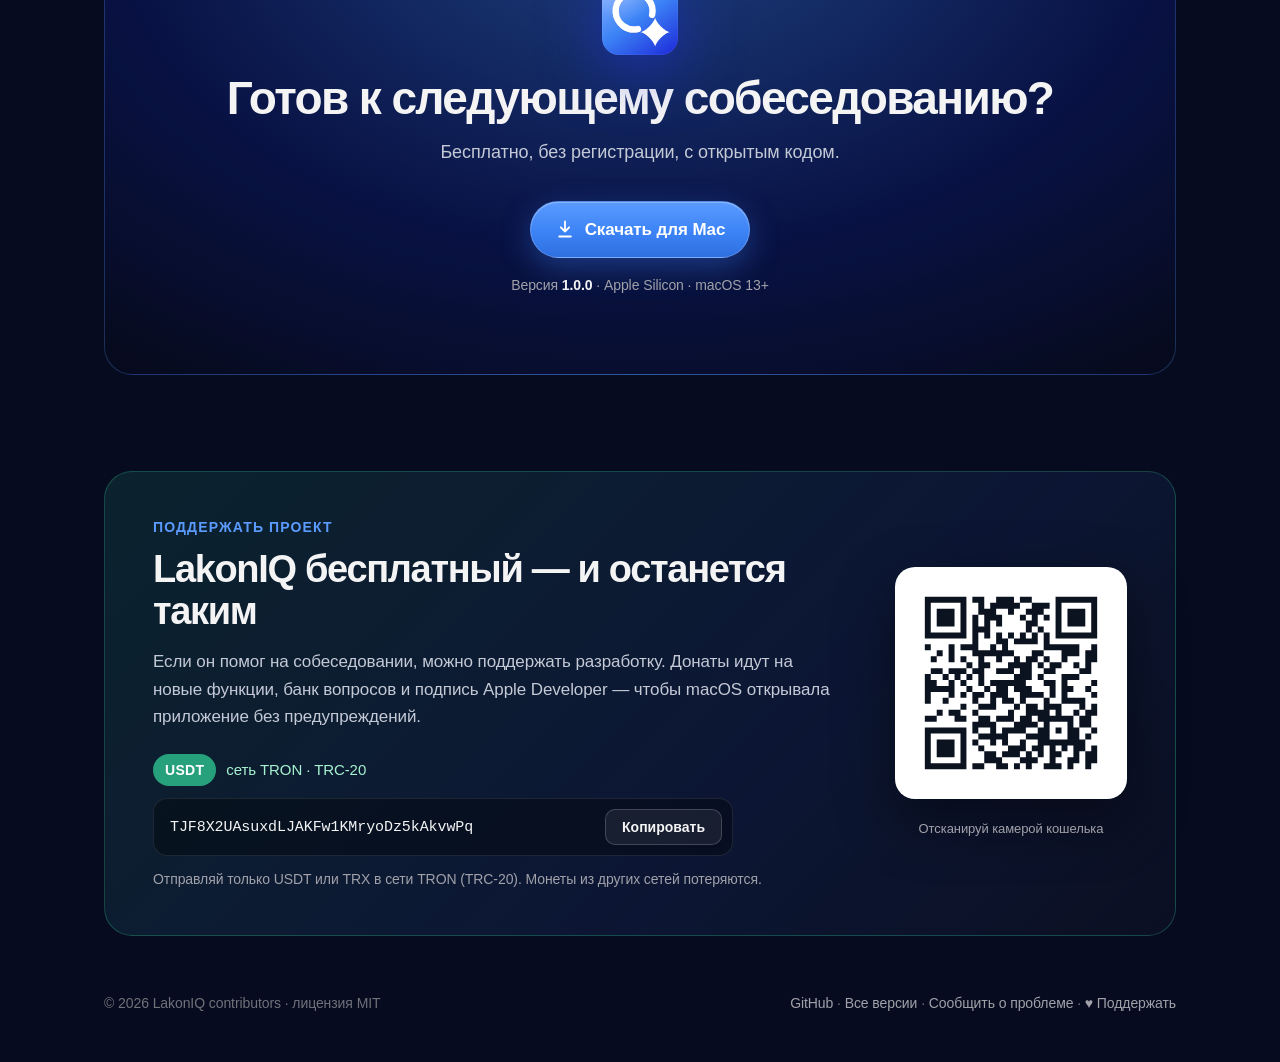
==== commit de54ede5: "Поддержать проект: USDT (TRON, TRC-20) на сайте, в README и кнопка Sponsor Блок «Поддержать проект» " ====
--- a/docs/index.html
+++ b/docs/index.html
@@ -150,6 +150,27 @@
            background: radial-gradient(80% 120% at 50% 0%, rgba(60, 131, 246, .45), rgba(11, 26, 107, .5) 60%, rgba(7, 11, 31, .2));
            border: 1px solid rgba(91, 155, 255, .25); }
   .final img.logo { width: 76px; height: 76px; margin: 0 auto 18px; filter: drop-shadow(0 12px 30px rgba(32, 51, 220, .6)); }
+  /* поддержать проект */
+  .donate { display: grid; grid-template-columns: minmax(0, 1fr) auto; gap: 48px; align-items: center; padding: 44px 48px; border-radius: 28px;
+            background: linear-gradient(135deg, rgba(38, 161, 123, .16), rgba(60, 131, 246, .10) 60%, rgba(255, 255, 255, .02));
+            border: 1px solid rgba(52, 211, 153, .26); }
+  .donate h2 { font-size: clamp(26px, 3.4vw, 38px); }
+  .donate .sub { font-size: 17px; }
+  .coin { display: flex; gap: 10px; align-items: center; flex-wrap: wrap; margin-top: 24px; }
+  .coin .tok { padding: 5px 12px; border-radius: 999px; background: #26a17b; color: #fff; font-weight: 700; font-size: 14px; letter-spacing: .02em; }
+  .coin .net { color: #a7f3d0; font-size: 15px; }
+  .addr { display: flex; gap: 10px; align-items: center; margin-top: 12px; padding: 10px 10px 10px 16px; border-radius: 14px;
+          background: rgba(0, 0, 0, .35); border: 1px solid var(--line); max-width: 580px; }
+  .addr code { background: none; padding: 0; font-size: 15px; color: var(--text); overflow-wrap: anywhere; flex: 1; }
+  .copy { flex: none; cursor: pointer; padding: 9px 16px; border-radius: 10px; border: 1px solid rgba(255, 255, 255, .18); background: var(--card-2);
+          color: var(--text); font: 600 14px -apple-system, BlinkMacSystemFont, sans-serif; transition: background .15s; }
+  .copy:hover { background: rgba(255, 255, 255, .12); }
+  .copy.done { background: #26a17b; border-color: #26a17b; }
+  .donate .warn { margin: 12px 0 0; font-size: 14px; color: var(--muted); }
+  .qrbox { text-align: center; }
+  .qr { display: inline-block; padding: 12px; border-radius: 20px; background: #fff; box-shadow: 0 20px 60px rgba(0, 0, 0, .45); }
+  .qr img { width: 208px; height: 208px; }
+  .qrbox span { display: block; margin-top: 12px; color: var(--muted); font-size: 13px; }
   footer { padding: 56px 0 48px; color: var(--faint); font-size: 14px; }
   footer .wrap { display: flex; gap: 18px; flex-wrap: wrap; justify-content: space-between; }
   footer a { color: var(--muted); }
@@ -161,6 +182,7 @@
     .demo, .grid2, .cols3, .steps, .priv { grid-template-columns: 1fr; }
     .demo { gap: 32px; }
     .steps { gap: 34px; }
+    .donate { grid-template-columns: 1fr; gap: 30px; padding: 30px 22px; }
   }
   @media (max-width: 520px) {
     body { font-size: 16px; }
@@ -171,6 +193,7 @@
     .stat b { font-size: 21px; }
     .btn:not(.small) { width: 100%; justify-content: center; }
     .shot-hero { border-radius: 12px; }
+    .addr code { font-size: 13px; }
   }
   @media (prefers-reduced-motion: reduce) { html { scroll-behavior: auto; } .btn { transition: none; } }
 </style>
@@ -185,6 +208,7 @@
       <a href="#features">Возможности</a>
       <a href="#start">Как начать</a>
       <a href="#faq">Вопросы</a>
+      <a href="#donate">♥ Поддержать</a>
       <a href="https://github.com/sturostov/LakonIQ">GitHub</a>
     </div>
     <a class="btn small" href="https://github.com/sturostov/LakonIQ/releases/latest/download/LakonIQ.dmg">Скачать</a>
@@ -345,10 +369,29 @@
   </div>
 </section>
 
+<section id="donate">
+  <div class="wrap">
+    <div class="donate">
+      <div>
+        <div class="eyebrow">Поддержать проект</div>
+        <h2>LakonIQ бесплатный — и останется таким</h2>
+        <p class="sub">Если он помог на собеседовании, можно поддержать разработку. Донаты идут на новые функции, банк вопросов и подпись Apple Developer — чтобы macOS открывала приложение без предупреждений.</p>
+        <div class="coin"><span class="tok">USDT</span><span class="net">сеть TRON · TRC-20</span></div>
+        <div class="addr"><code id="addr">TJF8X2UAsuxdLJAKFw1KMryoDz5kAkvwPq</code><button class="copy" type="button" data-copy="TJF8X2UAsuxdLJAKFw1KMryoDz5kAkvwPq">Копировать</button></div>
+        <p class="warn">Отправляй только USDT или TRX в сети TRON (TRC-20). Монеты из других сетей потеряются.</p>
+      </div>
+      <div class="qrbox">
+        <div class="qr"><img src="assets/donate-usdt-trc20.svg" width="208" height="208" alt="QR-код адреса USDT в сети TRON"></div>
+        <span>Отсканируй камерой кошелька</span>
+      </div>
+    </div>
+  </div>
+</section>
+
 <footer>
   <div class="wrap">
     <span>© 2026 LakonIQ contributors · лицензия MIT</span>
-    <span><a href="https://github.com/sturostov/LakonIQ">GitHub</a> · <a href="https://github.com/sturostov/LakonIQ/releases">Все версии</a> · <a href="https://github.com/sturostov/LakonIQ/issues">Сообщить о проблеме</a></span>
+    <span><a href="https://github.com/sturostov/LakonIQ">GitHub</a> · <a href="https://github.com/sturostov/LakonIQ/releases">Все версии</a> · <a href="https://github.com/sturostov/LakonIQ/issues">Сообщить о проблеме</a> · <a href="#donate">♥ Поддержать</a></span>
   </div>
 </footer>
 
@@ -358,6 +401,22 @@
     var plat = (navigator.userAgentData && navigator.userAgentData.platform) || navigator.platform || ua;
     var isMac = /mac/i.test(plat) && !/iphone|ipad|ipod/i.test(ua) && !(navigator.maxTouchPoints > 1);
     if (!isMac) document.documentElement.classList.add("not-mac");
+    document.querySelectorAll("[data-copy]").forEach(function (b) {
+      b.addEventListener("click", function () {
+        var text = b.getAttribute("data-copy");
+        function done() {
+          b.textContent = "Скопировано ✓"; b.classList.add("done");
+          setTimeout(function () { b.textContent = "Копировать"; b.classList.remove("done"); }, 2000);
+        }
+        function fallback() {
+          var r = document.createRange(); r.selectNodeContents(document.getElementById("addr"));
+          var s = window.getSelection(); s.removeAllRanges(); s.addRange(r);
+          try { if (document.execCommand("copy")) done(); } catch (e) {}
+        }
+        if (navigator.clipboard && navigator.clipboard.writeText) navigator.clipboard.writeText(text).then(done, fallback);
+        else fallback();
+      });
+    });
     fetch("https://api.github.com/repos/sturostov/LakonIQ/releases/latest")
       .then(function (r) { return r.ok ? r.json() : null; })
       .then(function (rel) {
